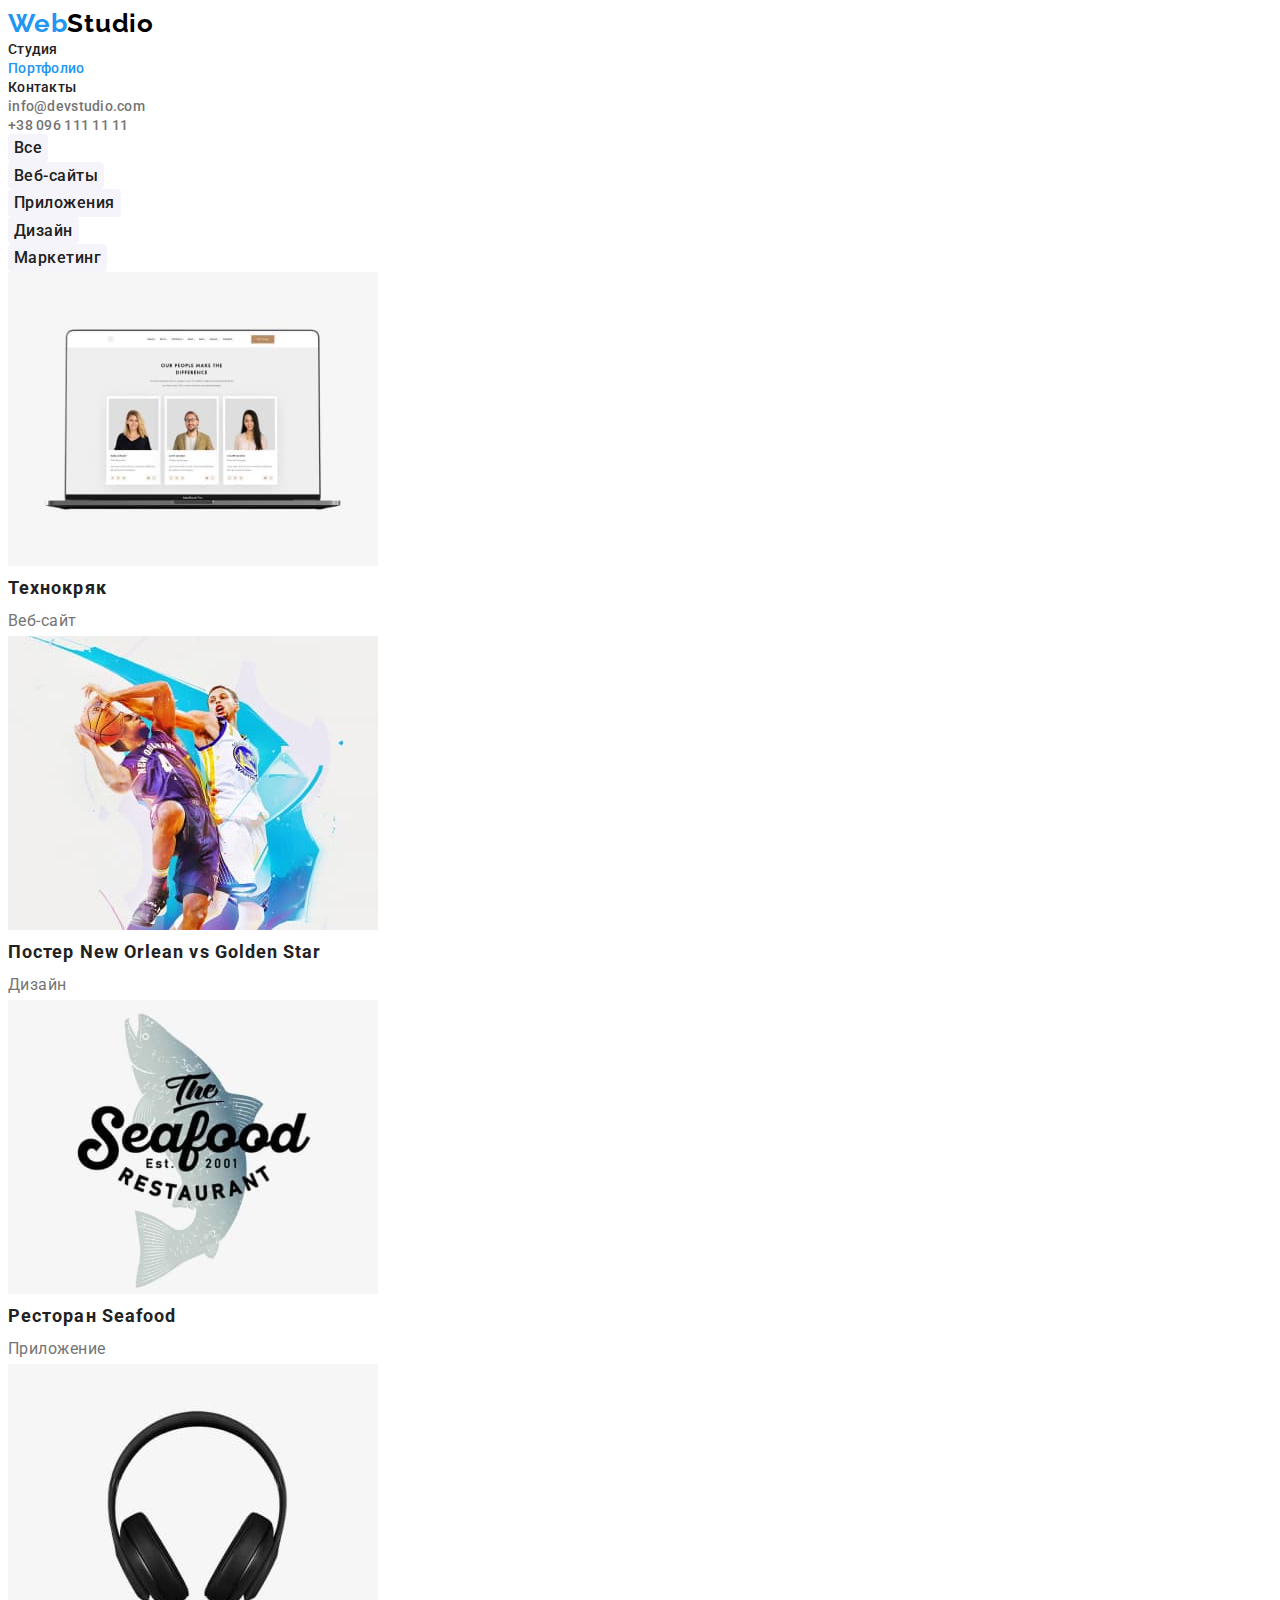
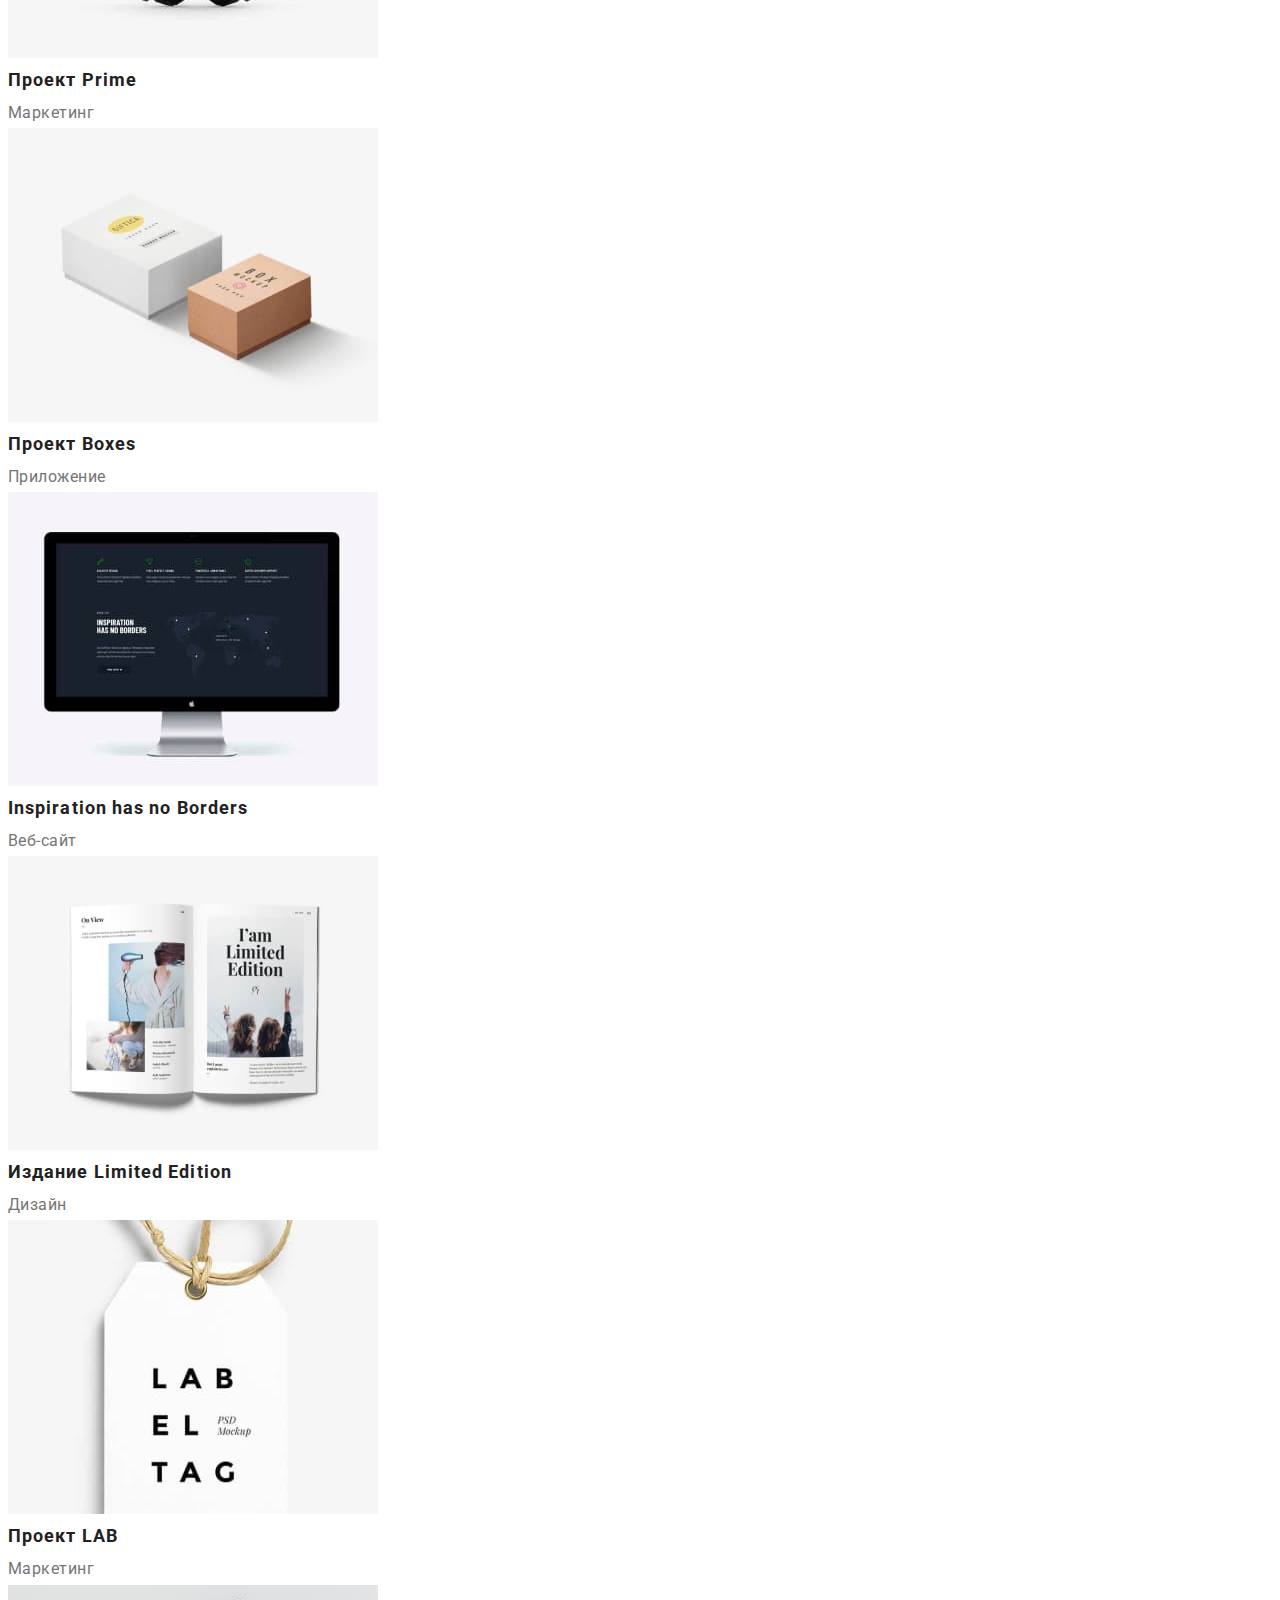
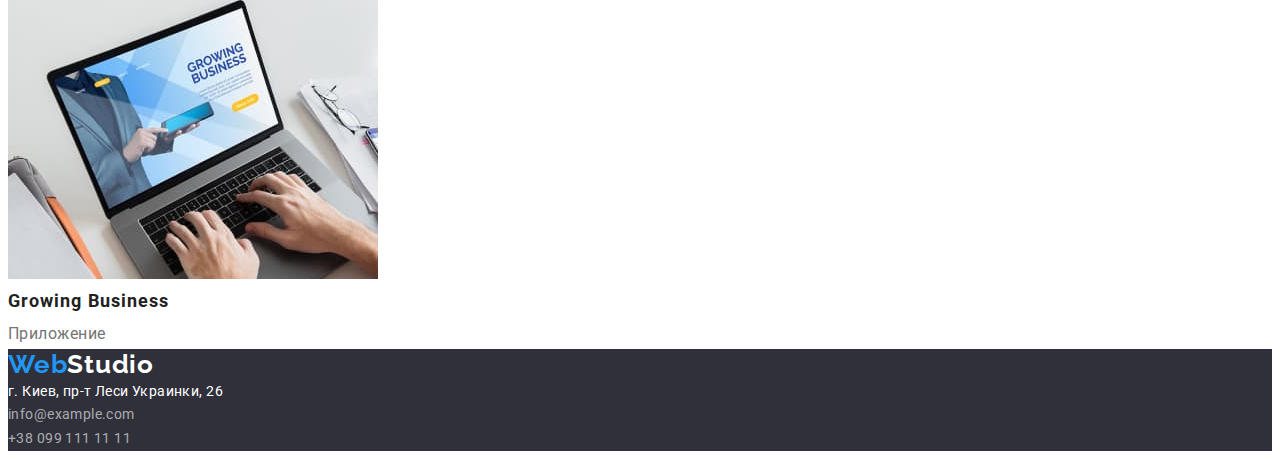
==== portfolio.html @ 6f8044c9 "index.html - застосування геометрії елемента" ====
<!DOCTYPE html>
<html lang="ru">
  <head>
    <meta charset="UTF-8" />
    <meta http-equiv="X-UA-Compatible" content="IE=edge" />
    <meta name="viewport" content="width=device-width, initial-scale=1.0" />
    <title>ВебСтудия</title>
    <link rel="preconnect" href="https://fonts.googleapis.com" />
    <link rel="preconnect" href="https://fonts.gstatic.com" crossorigin />
    <link
      href="https://fonts.googleapis.com/css2?family=Raleway:wght@700&family=Roboto:wght@400;500;700;900&display=swap"
      rel="stylesheet"
    />
    <link
      rel="stylesheet"
      href="https://cdnjs.cloudflare.com/ajax/libs/modern-normalize/1.1.0/modern-normalize.min.css"
      integrity="sha512-wpPYUAdjBVSE4KJnH1VR1HeZfpl1ub8YT/NKx4PuQ5NmX2tKuGu6U/JRp5y+Y8XG2tV+wKQpNHVUX03MfMFn9Q=="
      crossorigin="anonymous"
      referrerpolicy="no-referrer"
    />
    <link rel="stylesheet" href="./css/styles.css" />
  </head>
  <body>
    <header>
      <nav class="nav">
        <a href="./index.html" class="logo"><span class="logo-color">Web</span>Studio</a>
        <ul class="nav-list list">
          <li class="nav-item"><a class="nav-link" href="./index.html">Студия</a></li>
          <li class="nav-item">
            <a class="nav-link current" href="./portfolio.html">Портфолио</a>
          </li>
          <li class="nav-item"><a class="nav-link" href="">Контакты</a></li>
        </ul>
      </nav>
      <ul class="contacts list">
        <li><a class="contacts-link" href="mailto:info@devstudio.com">info@devstudio.com</a></li>
        <li><a class="contacts-link" href="tel:+380961111111">+38 096 111 11 11</a></li>
      </ul>
    </header>
    <main>
      <section class="portfolio">
        <h1 class="filter-title visually-hidden">Фильтр продуктов</h1>
        <ul class="filter-list list">
          <li class="filter-item"><button class="filter-btn" type="button">Все</button></li>
          <li class="filter-item"><button class="filter-btn" type="button">Веб-сайты</button></li>
          <li class="filter-item"><button class="filter-btn" type="button">Приложения</button></li>
          <li class="filter-item"><button class="filter-btn" type="button">Дизайн</button></li>
          <li class="filter-item"><button class="filter-btn" type="button">Маркетинг</button></li>
        </ul>

        <ul class="portfolio-list list">
          <li class="portfolio-item">
            <img src="./images/img-pf-1.jpg" alt="Технокряк" width="370" />
            <h2 class="portfolio-title">Технокряк</h2>
            <p class="portfolio-text">Веб-сайт</p>
          </li>
          <li class="portfolio-item">
            <img src="./images/img-pf-2.jpg" alt="Постер New Orlean vs Golden Star" width="370" />
            <h2 class="portfolio-title">Постер New Orlean vs Golden Star</h2>
            <p class="portfolio-text">Дизайн</p>
          </li>
          <li class="portfolio-item">
            <img src="./images/img-pf-3.jpg" alt="Ресторан Seafood" width="370" />
            <h2 class="portfolio-title">Ресторан Seafood</h2>
            <p class="portfolio-text">Приложение</p>
          </li>
          <li class="portfolio-item">
            <img src="./images/img-pf-4.jpg" alt="Проект Prime" width="370" />
            <h3 class="portfolio-title">Проект Prime</h3>
            <p class="portfolio-text">Маркетинг</p>
          </li>
          <li class="portfolio-item">
            <img src="./images/img-pf-5.jpg" alt="Проект Boxes" width="370" />
            <h2 class="portfolio-title">Проект Boxes</h2>
            <p class="portfolio-text">Приложение</p>
          </li>
          <li class="portfolio-item">
            <img src="./images/img-pf-6.jpg" alt="Inspiration has no Borders" width="370" />
            <h2 class="portfolio-title">Inspiration has no Borders</h2>
            <p class="portfolio-text">Веб-сайт</p>
          </li>
          <li class="portfolio-item">
            <img src="./images/img-pf-7.jpg" alt="Издание Limited Edition" width="370" />
            <h2 class="portfolio-title">Издание Limited Edition</h2>
            <p class="portfolio-text">Дизайн</p>
          </li>
          <li class="portfolio-item">
            <img src="./images/img-pf-8.jpg" alt="Проект LAB" width="370" />
            <h2 class="portfolio-title">Проект LAB</h2>
            <p class="portfolio-text">Маркетинг</p>
          </li>
          <li class="portfolio-item">
            <img src="./images/img-pf-9.jpg" alt="Growing Business" width="370" />
            <h2 class="portfolio-title">Growing Business</h2>
            <p class="portfolio-text">Приложение</p>
          </li>
        </ul>
      </section>
    </main>
    <footer class="footer">
      <a href="./index.html" class="footer-logo"><span class="logo-color">Web</span>Studio</a>
      <address class="address">
        <ul class="address-list">
          <li class="address-item">
            <a
              class="address-location"
              href="https://goo.gl/maps/3rtvKyYyHXyRLcog7"
              target="_blank"
              rel="noopener noreferrer nofollow"
            >
              г. Киев, пр-т Леси Украинки, 26
            </a>
          </li>
          <li class="address-item">
            <a class="address-link" href="mailto:info@example.com">info@example.com</a>
          </li>
          <li class="address-item">
            <a class="address-link" href="tel:+380991111111">+38 099 111 11 11</a>
          </li>
        </ul>
      </address>
    </footer>
  </body>
</html>
---- css/styles.css ----
:root {
  --main-text-color: #757575;
  --second-text-color: #212121;
  --third-text-color: #ffffff;

  --main-accent-color: #2196f3;
  --secondary-accent-color: #188ce8;

  --logo-color: #000000;
  --footer-logo-color: #ffffff;
  --secondary-logo-color: #2196f3;

  --first-bgc-color: #ffffff;
  --second-bgc-color: #2f303a;
  --third-bgc-color: #f5f4fa;

  --btn-bgc-color: #2196f3;
  --btn-text-color: #ffffff;
  --second-btn-bgc-color: #f5f4fa;

  --adrress-link-color: rgba(255, 255, 255, 0.6);
}

/*------------------------RESET----------------------*/

p,
h1,
h2,
h3,
h4,
h5,
h6 {
  margin: 0;
}

ul,
ol {
  margin: 0;
  padding-left: 0;
}

body {
  font-family: 'Roboto', sans-serif;
  color: var(--main-text-color);
  background-color: var(--first-bgc-color);
}

/*--------------------LOGO -------------------*/

.logo {
  font-family: 'Raleway', sans-serif;
  font-weight: 700;
  font-size: 26px;
  line-height: 1.19;
  letter-spacing: 0.03em;
  color: var(--logo-color);
  text-decoration: none;
}

.logo-color {
  color: var(--secondary-logo-color);
}

/*------------- HEADER: NAVIGATION, CONTACTS -----------------*/

.container {
  width: 1200px;
  margin-left: auto;
  margin-right: auto;
  padding-left: 15px;
  padding-right: 15px;
  outline: 2px solid;
  background-color: lightblue;
}

.header .container {
  padding-top: 25px;
  padding-bottom: 24px;
}

.nav-link,
.contacts-link {
  font-weight: 500;
  font-size: 14px;
  line-height: 1.14;
  letter-spacing: 0.02em;
  color: var(--second-text-color);
  text-decoration: none;
}

.list {
  list-style: none;
}

.nav-link:hover,
.nav-link:focus {
  color: var(--main-accent-color);
}

.nav-link.current {
  color: var(--main-accent-color);
}

.contacts-link {
  color: var(--main-text-color);
}

.contacts-link:hover,
.contacts-link:focus {
  color: var(--main-accent-color);
}

/* -------------MAIN: HERO ----------------------*/

.section .container {
  padding-top: 94px;
  padding-bottom: 94px;
}

.hero {
  background-color: var(--second-bgc-color);
}

.hero-title {
  margin-bottom: 30px;
  margin-left: auto;
  margin-right: auto;

  font-weight: 900;
  font-size: 44px;
  width: 696px;

  line-height: 1.36;
  text-align: center;
  letter-spacing: 0.06em;
  text-transform: uppercase;
  color: var(--third-text-color);
}

.btn {
  border: 1px solid transparent;
}


.hero-btn {
  padding: 10px 32px;
  margin-left: auto;
  margin-right: auto;
  min-width: 216px;

  font-family: inherit;
  font-weight: 700;
  font-size: 16px;
  line-height: 1.88;
  display: flex;
  align-items: center;
  text-align: center;
  letter-spacing: 0.06em;
  color: var(--btn-text-color);
  background-color: var(--btn-bgc-color);
  border-radius: 4px;
  cursor: pointer;
}

.hero-btn:hover,
.hero-btn:focus {
  background-color: var(--secondary-accent-color);
}

/*-------------- MAIN: BENEFITS ---------------------*/
.visually-hidden {
  position: absolute;
  white-space: nowrap;
  width: 1px;
  height: 1px;
  overflow: hidden;
  border: 0;
  padding: 0;
  clip: rect(0 0 0 0);
  clip-path: inset(50%);
  margin: -1px;
}

.benefits-title {
  font-weight: 700;
  font-size: 14px;
  line-height: 1.14;
  letter-spacing: 0.03em;
  text-transform: uppercase;
  color: var(--second-text-color);
}

.benefits-text {
  font-size: 14px;
  line-height: 1.71;
  letter-spacing: 0.03em;
  color: var(--main-text-color);
}

/*--------------MAIN: WORKS-------------------*/
.works-main-title {
  font-weight: 700;
  font-size: 36px;
  line-height: 1.17;
  text-align: center;
  letter-spacing: 0.03em;
  color: var(--second-text-color);
}

/*------------------MAIN: TEAM------------------------*/
.team {
  background-color: var(--third-bgc-color);
}

.team-main-title {
  font-weight: 700;
  font-size: 36px;
  line-height: 1.17;
  text-align: center;
  letter-spacing: 0.03em;
  color: var(--second-text-color);
}

.team-list {
  background-color: var(--first-bgc-color);
}

.team-title,
.team-text {
  font-weight: 500;
  font-size: 16px;
  line-height: 1.19;
  text-align: center;
  letter-spacing: 0.03em;
  color: var(--second-text-color);
}

.team-text {
  font-weight: 400;
  color: var(--main-text-color);
}

/*-----------------FOOTER-----------------*/

.footer {
  background-color: var(--second-bgc-color);
}

.footer-logo {
  font-family: 'Raleway';
  font-weight: 700;
  font-size: 26px;
  line-height: 1.19;
  letter-spacing: 0.03em;
  color: var(--footer-logo-color);
  text-decoration: none;
}

.address-list {
  list-style: none;
}

.address-location,
.address-link {
  font-style: normal;
  font-size: 14px;
  line-height: 1.71;
  letter-spacing: 0.03em;
  text-decoration: none;
  color: var(--third-text-color);
}

.address-link {
  color: var(--adrress-link-color);
}

.address-link:hover,
.address-link:focus {
  color: var(--main-accent-color);
}

/*--------------PORTFOLIO: FILTER---------*/

.filter-btn {
  font-family: inherit;
  font-weight: 500;
  font-size: 16px;
  line-height: 1.6;
  text-align: center;
  letter-spacing: 0.03em;
  color: var(--second-text-color);
  background-color: var(--second-btn-bgc-color);
  border: none;
  border-radius: 4px;
  cursor: pointer;
}

.filter-btn:hover,
.filter-btn:focus {
  color: var(--btn-text-color);
  background-color: var(--main-accent-color);
}

/*------------------PORTFOLIO----------------*/

.portfolio-title {
  font-weight: 700;
  font-size: 18px;
  line-height: 2;
  letter-spacing: 0.06em;
  color: var(--second-text-color);
}

.portfolio-text {
  font-size: 16px;
  line-height: 1.88;
  letter-spacing: 0.03em;
}
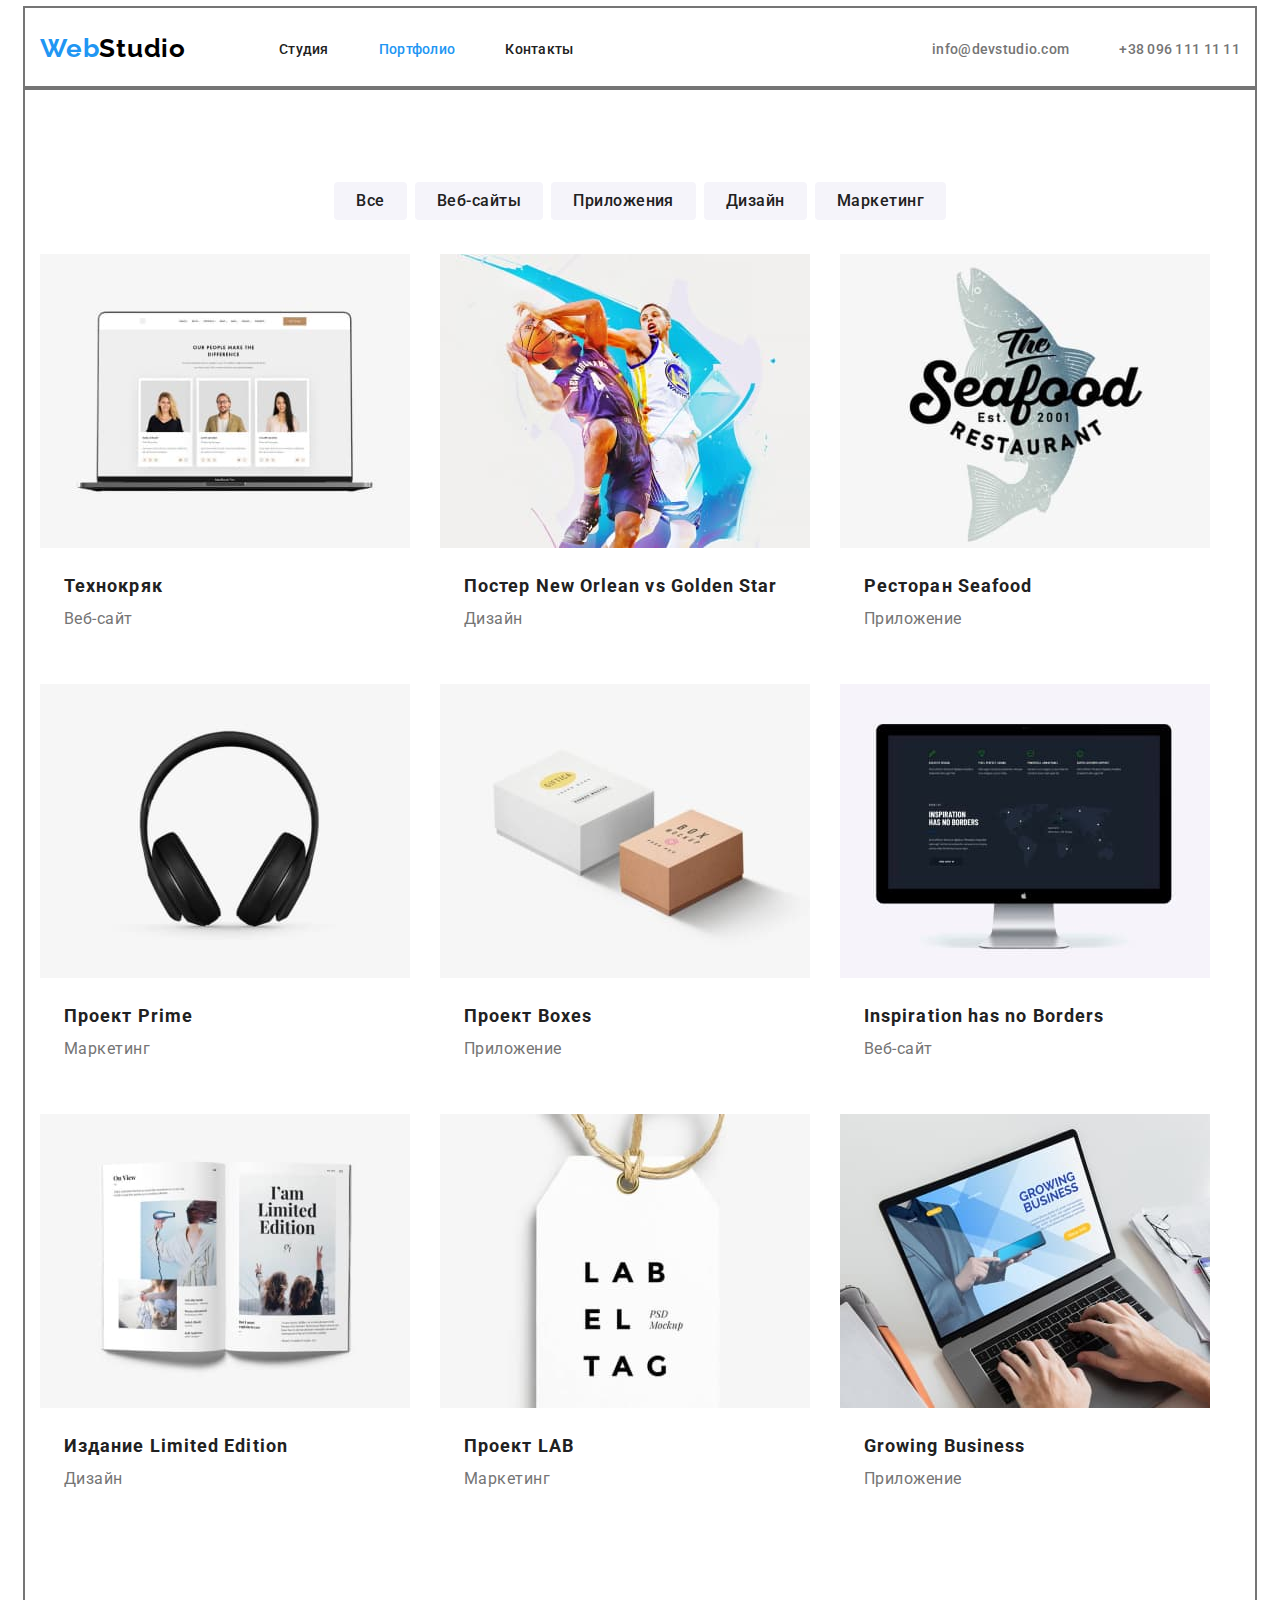
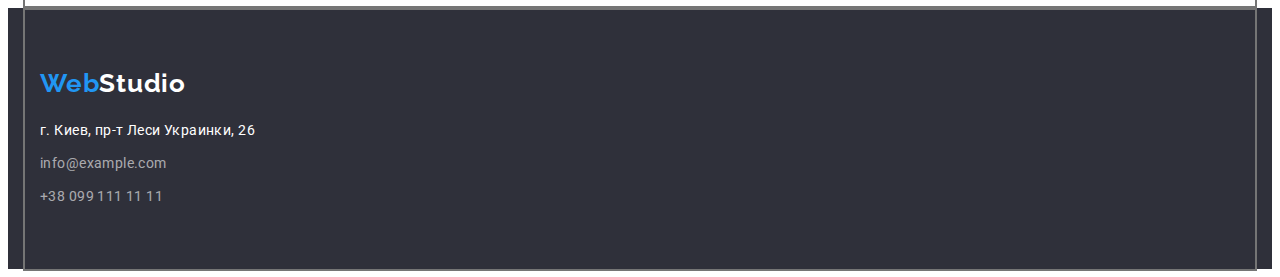
==== commit 680b9913: "index.html, portfolio.html - геометрія, флекси" ====
--- a/portfolio.html
+++ b/portfolio.html
@@ -21,104 +21,183 @@
     <link rel="stylesheet" href="./css/styles.css" />
   </head>
   <body>
-    <header>
-      <nav class="nav">
-        <a href="./index.html" class="logo"><span class="logo-color">Web</span>Studio</a>
-        <ul class="nav-list list">
-          <li class="nav-item"><a class="nav-link" href="./index.html">Студия</a></li>
-          <li class="nav-item">
-            <a class="nav-link current" href="./portfolio.html">Портфолио</a>
-          </li>
-          <li class="nav-item"><a class="nav-link" href="">Контакты</a></li>
+    <header class="header">
+      <div class="container header-flex">
+        <nav class="nav nav-flex">
+          <a href="./index.html" class="logo"><span class="logo-color">Web</span>Studio</a>
+          <ul class="nav-list list nav-list-flex">
+            <li class="nav-item"><a class="nav-link" href="./index.html">Студия</a></li>
+            <li class="nav-item">
+              <a class="nav-link current" href="./portfolio.html">Портфолио</a>
+            </li>
+            <li class="nav-item"><a class="nav-link" href="">Контакты</a></li>
+          </ul>
+        </nav>
+        <ul class="contacts list contacts-flex">
+          <li><a class="contacts-link" href="mailto:info@devstudio.com">info@devstudio.com</a></li>
+          <li><a class="contacts-link" href="tel:+380961111111">+38 096 111 11 11</a></li>
         </ul>
-      </nav>
-      <ul class="contacts list">
-        <li><a class="contacts-link" href="mailto:info@devstudio.com">info@devstudio.com</a></li>
-        <li><a class="contacts-link" href="tel:+380961111111">+38 096 111 11 11</a></li>
-      </ul>
+      </div>
     </header>
     <main>
-      <section class="portfolio">
-        <h1 class="filter-title visually-hidden">Фильтр продуктов</h1>
-        <ul class="filter-list list">
-          <li class="filter-item"><button class="filter-btn" type="button">Все</button></li>
-          <li class="filter-item"><button class="filter-btn" type="button">Веб-сайты</button></li>
-          <li class="filter-item"><button class="filter-btn" type="button">Приложения</button></li>
-          <li class="filter-item"><button class="filter-btn" type="button">Дизайн</button></li>
-          <li class="filter-item"><button class="filter-btn" type="button">Маркетинг</button></li>
-        </ul>
-
-        <ul class="portfolio-list list">
-          <li class="portfolio-item">
-            <img src="./images/img-pf-1.jpg" alt="Технокряк" width="370" />
-            <h2 class="portfolio-title">Технокряк</h2>
-            <p class="portfolio-text">Веб-сайт</p>
-          </li>
-          <li class="portfolio-item">
-            <img src="./images/img-pf-2.jpg" alt="Постер New Orlean vs Golden Star" width="370" />
-            <h2 class="portfolio-title">Постер New Orlean vs Golden Star</h2>
-            <p class="portfolio-text">Дизайн</p>
-          </li>
-          <li class="portfolio-item">
-            <img src="./images/img-pf-3.jpg" alt="Ресторан Seafood" width="370" />
-            <h2 class="portfolio-title">Ресторан Seafood</h2>
-            <p class="portfolio-text">Приложение</p>
-          </li>
-          <li class="portfolio-item">
-            <img src="./images/img-pf-4.jpg" alt="Проект Prime" width="370" />
-            <h3 class="portfolio-title">Проект Prime</h3>
-            <p class="portfolio-text">Маркетинг</p>
-          </li>
-          <li class="portfolio-item">
-            <img src="./images/img-pf-5.jpg" alt="Проект Boxes" width="370" />
-            <h2 class="portfolio-title">Проект Boxes</h2>
-            <p class="portfolio-text">Приложение</p>
-          </li>
-          <li class="portfolio-item">
-            <img src="./images/img-pf-6.jpg" alt="Inspiration has no Borders" width="370" />
-            <h2 class="portfolio-title">Inspiration has no Borders</h2>
-            <p class="portfolio-text">Веб-сайт</p>
-          </li>
-          <li class="portfolio-item">
-            <img src="./images/img-pf-7.jpg" alt="Издание Limited Edition" width="370" />
-            <h2 class="portfolio-title">Издание Limited Edition</h2>
-            <p class="portfolio-text">Дизайн</p>
-          </li>
-          <li class="portfolio-item">
-            <img src="./images/img-pf-8.jpg" alt="Проект LAB" width="370" />
-            <h2 class="portfolio-title">Проект LAB</h2>
-            <p class="portfolio-text">Маркетинг</p>
-          </li>
-          <li class="portfolio-item">
-            <img src="./images/img-pf-9.jpg" alt="Growing Business" width="370" />
-            <h2 class="portfolio-title">Growing Business</h2>
-            <p class="portfolio-text">Приложение</p>
-          </li>
-        </ul>
+      <section class="portfolio section">
+        <div class="container">
+          <h1 class="filter-title visually-hidden">Фильтр продуктов</h1>
+          <ul class="filter-list list">
+            <li class="filter-item"><button class="filter-btn" type="button">Все</button></li>
+            <li class="filter-item"><button class="filter-btn" type="button">Веб-сайты</button></li>
+            <li class="filter-item">
+              <button class="filter-btn" type="button">Приложения</button>
+            </li>
+            <li class="filter-item"><button class="filter-btn" type="button">Дизайн</button></li>
+            <li class="filter-item"><button class="filter-btn" type="button">Маркетинг</button></li>
+          </ul>
+
+          <ul class="portfolio-list list">
+            <li class="portfolio-item">
+              <img
+                class="portfolio-image"
+                src="./images/img-pf-1.jpg"
+                alt="Технокряк"
+                width="370"
+              />
+              <div class="portfolio-content">
+                <h2 class="portfolio-title">Технокряк</h2>
+                <p class="portfolio-text">Веб-сайт</p>
+              </div>
+            </li>
+
+            <li class="portfolio-item">
+              <img
+                class="portfolio-image"
+                src="./images/img-pf-2.jpg"
+                alt="Постер New Orlean vs Golden Star"
+                width="370"
+              />
+              <div class="portfolio-content">
+                <h2 class="portfolio-title">Постер New Orlean vs Golden Star</h2>
+                <p class="portfolio-text">Дизайн</p>
+              </div>
+            </li>
+
+            <li class="portfolio-item">
+              <img
+                class="portfolio-image"
+                src="./images/img-pf-3.jpg"
+                alt="Ресторан Seafood"
+                width="370"
+              />
+              <div class="portfolio-content">
+                <h2 class="portfolio-title">Ресторан Seafood</h2>
+                <p class="portfolio-text">Приложение</p>
+              </div>
+            </li>
+
+            <li class="portfolio-item">
+              <img
+                class="portfolio-image"
+                src="./images/img-pf-4.jpg"
+                alt="Проект Prime"
+                width="370"
+              />
+              <div class="portfolio-content">
+                <h2 class="portfolio-title">Проект Prime</h2>
+                <p class="portfolio-text">Маркетинг</p>
+              </div>
+            </li>
+
+            <li class="portfolio-item">
+              <img
+                class="portfolio-image"
+                src="./images/img-pf-5.jpg"
+                alt="Проект Boxes"
+                width="370"
+              />
+              <div class="portfolio-content">
+                <h2 class="portfolio-title">Проект Boxes</h2>
+                <p class="portfolio-text">Приложение</p>
+              </div>
+            </li>
+
+            <li class="portfolio-item">
+              <img
+                class="portfolio-image"
+                src="./images/img-pf-6.jpg"
+                alt="Inspiration has no Borders"
+                width="370"
+              />
+              <div class="portfolio-content">
+                <h2 class="portfolio-title">Inspiration has no Borders</h2>
+                <p class="portfolio-text">Веб-сайт</p>
+              </div>
+            </li>
+
+            <li class="portfolio-item">
+              <img
+                class="portfolio-image"
+                src="./images/img-pf-7.jpg"
+                alt="Издание Limited Edition"
+                width="370"
+              />
+              <div class="portfolio-content">
+                <h2 class="portfolio-title">Издание Limited Edition</h2>
+                <p class="portfolio-text">Дизайн</p>
+              </div>
+            </li>
+
+            <li class="portfolio-item">
+              <img
+                class="portfolio-image"
+                src="./images/img-pf-8.jpg"
+                alt="Проект LAB"
+                width="370"
+              />
+              <div class="portfolio-content">
+                <h2 class="portfolio-title">Проект LAB</h2>
+                <p class="portfolio-text">Маркетинг</p>
+              </div>
+            </li>
+
+            <li class="portfolio-item">
+              <img
+                class="portfolio-image"
+                src="./images/img-pf-9.jpg"
+                alt="Growing Business"
+                width="370"
+              />
+              <div class="portfolio-content">
+                <h2 class="portfolio-title">Growing Business</h2>
+                <p class="portfolio-text">Приложение</p>
+              </div>
+            </li>
+          </ul>
+        </div>
       </section>
     </main>
     <footer class="footer">
-      <a href="./index.html" class="footer-logo"><span class="logo-color">Web</span>Studio</a>
-      <address class="address">
-        <ul class="address-list">
-          <li class="address-item">
-            <a
-              class="address-location"
-              href="https://goo.gl/maps/3rtvKyYyHXyRLcog7"
-              target="_blank"
-              rel="noopener noreferrer nofollow"
-            >
-              г. Киев, пр-т Леси Украинки, 26
-            </a>
-          </li>
-          <li class="address-item">
-            <a class="address-link" href="mailto:info@example.com">info@example.com</a>
-          </li>
-          <li class="address-item">
-            <a class="address-link" href="tel:+380991111111">+38 099 111 11 11</a>
-          </li>
-        </ul>
-      </address>
+      <div class="container">
+        <a href="./index.html" class="footer-logo"><span class="logo-color">Web</span>Studio</a>
+        <address class="address">
+          <ul class="address-list">
+            <li class="address-item">
+              <a
+                class="address-location"
+                href="https://goo.gl/maps/3rtvKyYyHXyRLcog7"
+                target="_blank"
+                rel="noopener noreferrer nofollow"
+              >
+                г. Киев, пр-т Леси Украинки, 26
+              </a>
+            </li>
+            <li class="address-item">
+              <a class="address-link" href="mailto:info@example.com">info@example.com</a>
+            </li>
+            <li class="address-item">
+              <a class="address-link" href="tel:+380991111111">+38 099 111 11 11</a>
+            </li>
+          </ul>
+        </address>
+      </div>
     </footer>
   </body>
 </html>
--- a/css/styles.css
+++ b/css/styles.css
@@ -39,6 +39,13 @@
   padding-left: 0;
 }
 
+img {
+  display: block;
+}
+
+
+
+
 body {
   font-family: 'Roboto', sans-serif;
   color: var(--main-text-color);
@@ -48,6 +55,8 @@
 /*--------------------LOGO -------------------*/
 
 .logo {
+  margin-right: 93px;
+
   font-family: 'Raleway', sans-serif;
   font-weight: 700;
   font-size: 26px;
@@ -70,12 +79,39 @@
   padding-left: 15px;
   padding-right: 15px;
   outline: 2px solid;
-  background-color: lightblue;
+  background-color: ;
 }
 
 .header .container {
   padding-top: 25px;
   padding-bottom: 24px;
+}
+
+.header-flex,
+.nav-flex,
+.nav-list-flex,
+.contacts-flex {
+  display: flex;
+}
+
+.header-flex,
+.nav-flex,
+.nav-list-flex,
+.contacts-flex {
+  align-items: center;
+}
+
+.nav {
+  margin-right: auto;
+}
+
+.nav-list-flex,
+.contacts-flex {
+  gap: 50px;
+}
+
+.nav-item {
+  flex-basis: calc((100% - 100px) / 3);
 }
 
 .nav-link,
@@ -121,6 +157,11 @@
   background-color: var(--second-bgc-color);
 }
 
+.hero .container {
+  padding-top: 194px;
+  padding-bottom: 194px;
+}
+
 .hero-title {
   margin-bottom: 30px;
   margin-left: auto;
@@ -140,7 +181,6 @@
 .btn {
   border: 1px solid transparent;
 }
-
 
 .hero-btn {
   padding: 10px 32px;
@@ -182,6 +222,8 @@
 }
 
 .benefits-title {
+  margin-bottom: 10px;
+
   font-weight: 700;
   font-size: 14px;
   line-height: 1.14;
@@ -197,14 +239,34 @@
   color: var(--main-text-color);
 }
 
+.benefits-list {
+  display: flex;
+  gap: 30px;
+}
+
+.benefits-item {
+  flex-basis: calc ((100% - 90px) / 4);
+}
+
 /*--------------MAIN: WORKS-------------------*/
 .works-main-title {
+  margin-bottom: 50px;
+
   font-weight: 700;
   font-size: 36px;
   line-height: 1.17;
   text-align: center;
   letter-spacing: 0.03em;
   color: var(--second-text-color);
+}
+
+.works-list {
+  display: flex;
+  gap: 30px;
+}
+
+.works-list-item {
+  flex-basis: calc ((100% - 60px) / 30);
 }
 
 /*------------------MAIN: TEAM------------------------*/
@@ -213,6 +275,8 @@
 }
 
 .team-main-title {
+  margin-bottom: 50px;
+
   font-weight: 700;
   font-size: 36px;
   line-height: 1.17;
@@ -222,7 +286,22 @@
 }
 
 .team-list {
+  display: flex;
+  gap: 30px;
+
   background-color: var(--first-bgc-color);
+}
+
+.team-item {
+  flex-basis: calc ((100% - 90px) / 4);
+  border-radius: 0px 0px 4px 4px;
+  border: 1px solid;
+
+
+}
+
+.team-image {
+  margin-bottom: 30px;
 }
 
 .team-title,
@@ -235,18 +314,36 @@
   color: var(--second-text-color);
 }
 
+.team-title {
+  margin-bottom: 10px;
+}
 .team-text {
   font-weight: 400;
   color: var(--main-text-color);
 }
 
+.team-text {
+  margin-bottom: 30px;
+}
+
+
+
 /*-----------------FOOTER-----------------*/
 
 .footer {
   background-color: var(--second-bgc-color);
 }
 
+.footer .container {
+  padding-top: 60px;
+  padding-bottom: 60px;
+}
+
+
 .footer-logo {
+  display: block;
+  margin-bottom: 20px;
+
   font-family: 'Raleway';
   font-weight: 700;
   font-size: 26px;
@@ -257,7 +354,13 @@
 }
 
 .address-list {
+  min-width: 231px;
   list-style: none;
+}
+
+.address-item:not(:last-child) {
+  margin-bottom: 9px;
+
 }
 
 .address-location,
@@ -281,7 +384,33 @@
 
 /*--------------PORTFOLIO: FILTER---------*/
 
+.filter-list {
+  display: flex;
+  gap: 8px;
+  justify-content: center;
+
+  margin-bottom: 34px;
+}
+
+.filter-item {
+  flex-basis: calc ((100% - 40px) / 8);
+}
+
+.portfolio-list {
+  display: flex;
+  flex-wrap: wrap;
+  gap: 30px;
+}
+
+.portfolio-item {
+  flex-basis: calc ((100% - 60px) / 3);
+}
+
 .filter-btn {
+  padding: 6px 22px;
+  min-width: 73px;
+
+
   font-family: inherit;
   font-weight: 500;
   font-size: 16px;
@@ -316,3 +445,13 @@
   line-height: 1.88;
   letter-spacing: 0.03em;
 }
+
+.portfolio-image {
+  margin-bottom: 20px;
+}
+
+.portfolio-content {
+  padding-left: 24px;
+  padding-right: 24px;
+  padding-bottom: 20px;
+}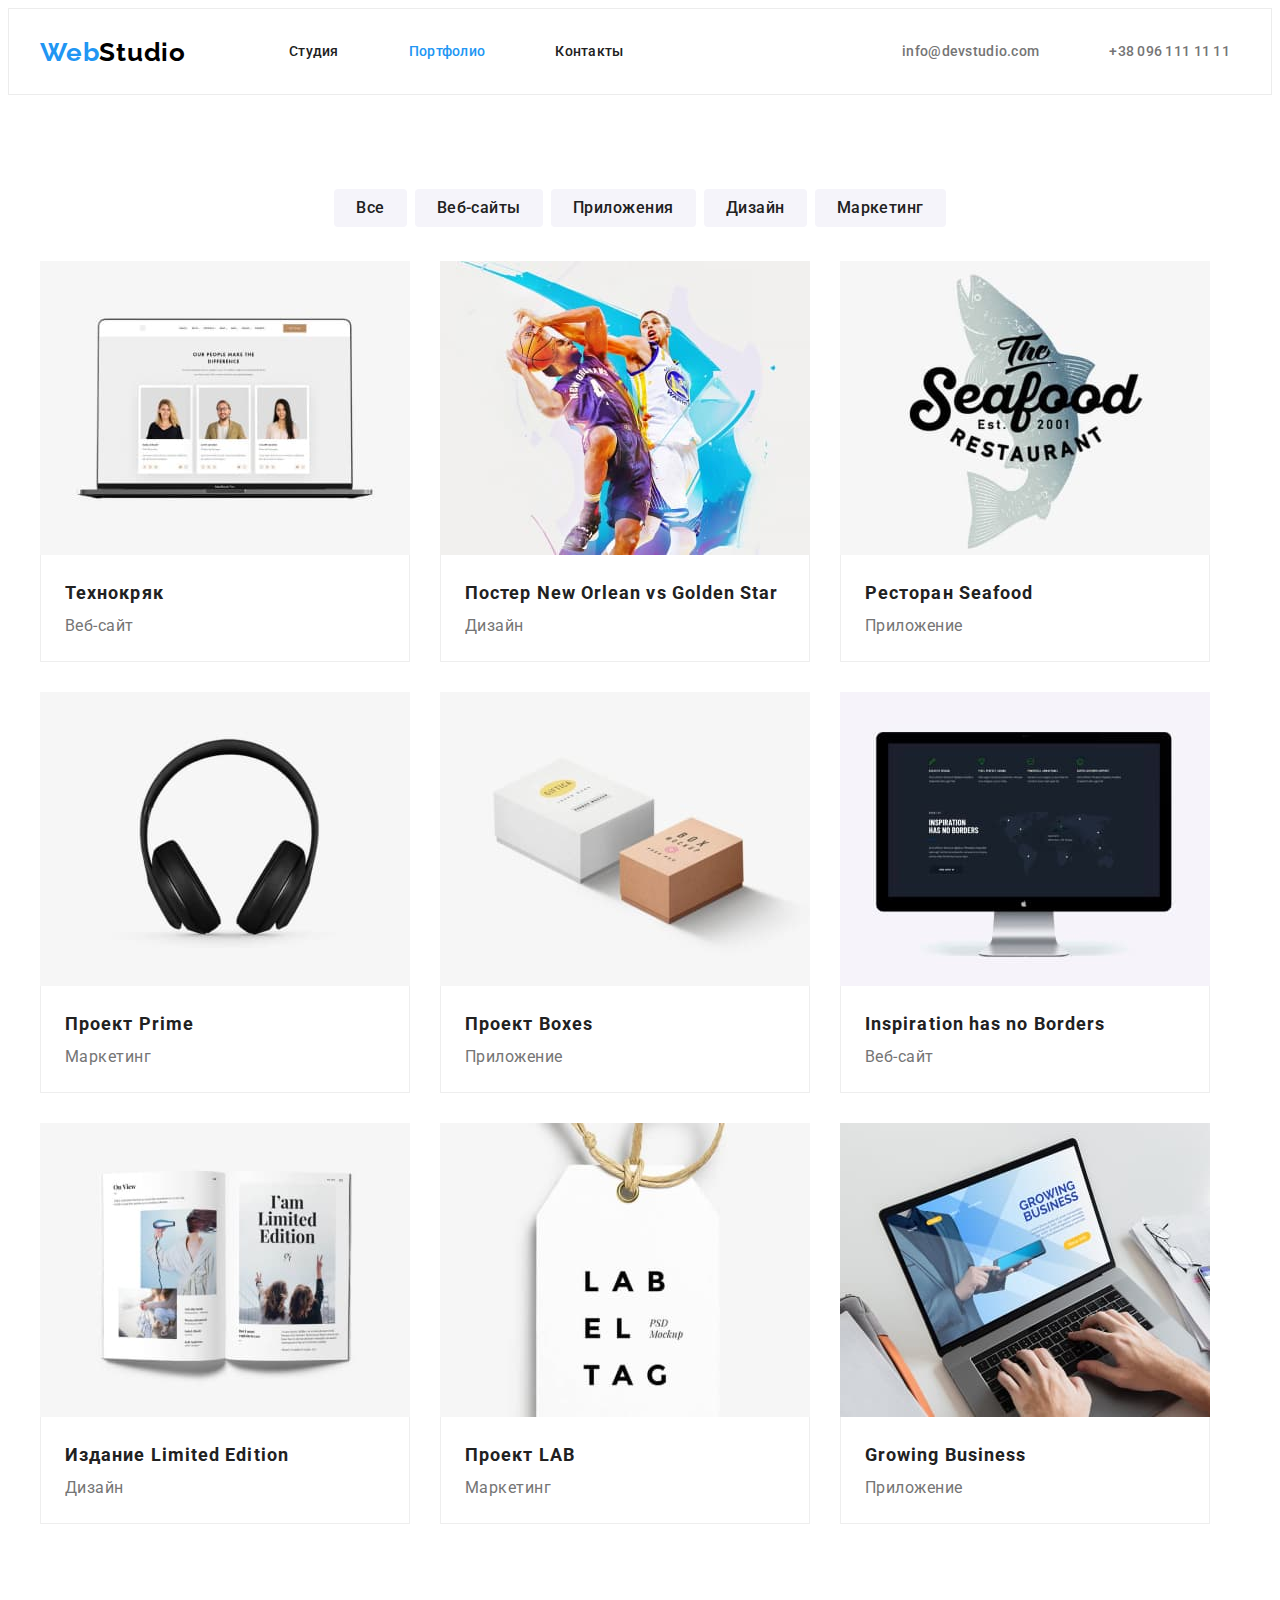
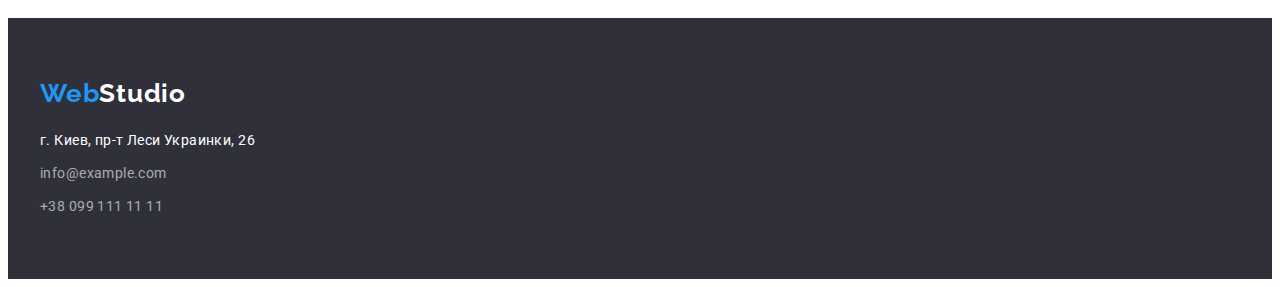
==== commit 226fec87: "внесення змін до styles.css" ====
--- a/portfolio.html
+++ b/portfolio.html
@@ -23,9 +23,9 @@
   <body>
     <header class="header">
       <div class="container header-flex">
-        <nav class="nav nav-flex">
+        <nav class="nav">
           <a href="./index.html" class="logo"><span class="logo-color">Web</span>Studio</a>
-          <ul class="nav-list list nav-list-flex">
+          <ul class="nav-list list">
             <li class="nav-item"><a class="nav-link" href="./index.html">Студия</a></li>
             <li class="nav-item">
               <a class="nav-link current" href="./portfolio.html">Портфолио</a>
@@ -33,7 +33,7 @@
             <li class="nav-item"><a class="nav-link" href="">Контакты</a></li>
           </ul>
         </nav>
-        <ul class="contacts list contacts-flex">
+        <ul class="contacts list">
           <li><a class="contacts-link" href="mailto:info@devstudio.com">info@devstudio.com</a></li>
           <li><a class="contacts-link" href="tel:+380961111111">+38 096 111 11 11</a></li>
         </ul>
--- a/css/styles.css
+++ b/css/styles.css
@@ -41,10 +41,11 @@
 
 img {
   display: block;
-}
-
-
-
+  max-width: 100%;
+  height: auto;
+}
+
+/*--------------------BODY---------------------------*/
 
 body {
   font-family: 'Roboto', sans-serif;
@@ -52,7 +53,7 @@
   background-color: var(--first-bgc-color);
 }
 
-/*--------------------LOGO -------------------*/
+/*--------------------LOGO --------------------------*/
 
 .logo {
   margin-right: 93px;
@@ -78,8 +79,11 @@
   margin-right: auto;
   padding-left: 15px;
   padding-right: 15px;
-  outline: 2px solid;
-  background-color: ;
+  /* outline: 2px solid; */
+}
+
+.header {
+  border: 1px solid #ececec;
 }
 
 .header .container {
@@ -88,16 +92,16 @@
 }
 
 .header-flex,
-.nav-flex,
-.nav-list-flex,
-.contacts-flex {
+.nav,
+.nav-list,
+.contacts {
   display: flex;
 }
 
 .header-flex,
-.nav-flex,
-.nav-list-flex,
-.contacts-flex {
+.nav,
+.nav-list,
+.contacts {
   align-items: center;
 }
 
@@ -105,8 +109,8 @@
   margin-right: auto;
 }
 
-.nav-list-flex,
-.contacts-flex {
+.nav-list,
+.contacts {
   gap: 50px;
 }
 
@@ -116,6 +120,8 @@
 
 .nav-link,
 .contacts-link {
+  display: inline-block;
+  padding: 10px;
   font-weight: 500;
   font-size: 14px;
   line-height: 1.14;
@@ -153,26 +159,26 @@
   padding-bottom: 94px;
 }
 
+.hero .container {
+  padding-top: 200px;
+  padding-bottom: 200px;
+}
+
 .hero {
   background-color: var(--second-bgc-color);
-}
-
-.hero .container {
-  padding-top: 194px;
-  padding-bottom: 194px;
+  text-align: center;
 }
 
 .hero-title {
+  display: ;
   margin-bottom: 30px;
+  margin-right: auto;
   margin-left: auto;
-  margin-right: auto;
-
   font-weight: 900;
   font-size: 44px;
   width: 696px;
 
   line-height: 1.36;
-  text-align: center;
   letter-spacing: 0.06em;
   text-transform: uppercase;
   color: var(--third-text-color);
@@ -184,21 +190,18 @@
 
 .hero-btn {
   padding: 10px 32px;
-  margin-left: auto;
-  margin-right: auto;
   min-width: 216px;
 
   font-family: inherit;
   font-weight: 700;
   font-size: 16px;
   line-height: 1.88;
-  display: flex;
-  align-items: center;
-  text-align: center;
   letter-spacing: 0.06em;
+
   color: var(--btn-text-color);
   background-color: var(--btn-bgc-color);
   border-radius: 4px;
+  box-shadow: 0px 4px 4px rgba(0, 0, 0, 0.15);
   cursor: pointer;
 }
 
@@ -245,7 +248,7 @@
 }
 
 .benefits-item {
-  flex-basis: calc ((100% - 90px) / 4);
+  width: calc ((100% - 90px)/4);
 }
 
 /*--------------MAIN: WORKS-------------------*/
@@ -295,14 +298,13 @@
 .team-item {
   flex-basis: calc ((100% - 90px) / 4);
   border-radius: 0px 0px 4px 4px;
-  border: 1px solid;
-
-
-}
-
-.team-image {
+  box-shadow: 0px 1px 3px rgba(0, 0, 0, 0.12), 0px 1px 1px rgba(0, 0, 0, 0.14),
+    0px 2px 1px rgba(0, 0, 0, 0.2);
+}
+
+/* .team-image {
   margin-bottom: 30px;
-}
+} */
 
 .team-title,
 .team-text {
@@ -317,16 +319,20 @@
 .team-title {
   margin-bottom: 10px;
 }
+
+.team-item-wrap {
+  padding-top: 30px;
+  padding-bottom: 30px;
+}
+
 .team-text {
   font-weight: 400;
   color: var(--main-text-color);
 }
 
-.team-text {
+/* .team-text {
   margin-bottom: 30px;
-}
-
-
+} */
 
 /*-----------------FOOTER-----------------*/
 
@@ -339,7 +345,6 @@
   padding-bottom: 60px;
 }
 
-
 .footer-logo {
   display: block;
   margin-bottom: 20px;
@@ -360,7 +365,6 @@
 
 .address-item:not(:last-child) {
   margin-bottom: 9px;
-
 }
 
 .address-location,
@@ -393,7 +397,7 @@
 }
 
 .filter-item {
-  flex-basis: calc ((100% - 40px) / 8);
+  flex-basis: calc ((100% - 32px) / 5);
 }
 
 .portfolio-list {
@@ -408,8 +412,7 @@
 
 .filter-btn {
   padding: 6px 22px;
-  min-width: 73px;
-
+  /* min-width: 73px; */
 
   font-family: inherit;
   font-weight: 500;
@@ -446,12 +449,9 @@
   letter-spacing: 0.03em;
 }
 
-.portfolio-image {
-  margin-bottom: 20px;
-}
-
 .portfolio-content {
-  padding-left: 24px;
-  padding-right: 24px;
-  padding-bottom: 20px;
-}+  padding: 20px 24px;
+  border-bottom: 1px solid #eeeeee;
+  border-left: 1px solid #eeeeee;
+  border-right: 1px solid #eeeeee;
+}
